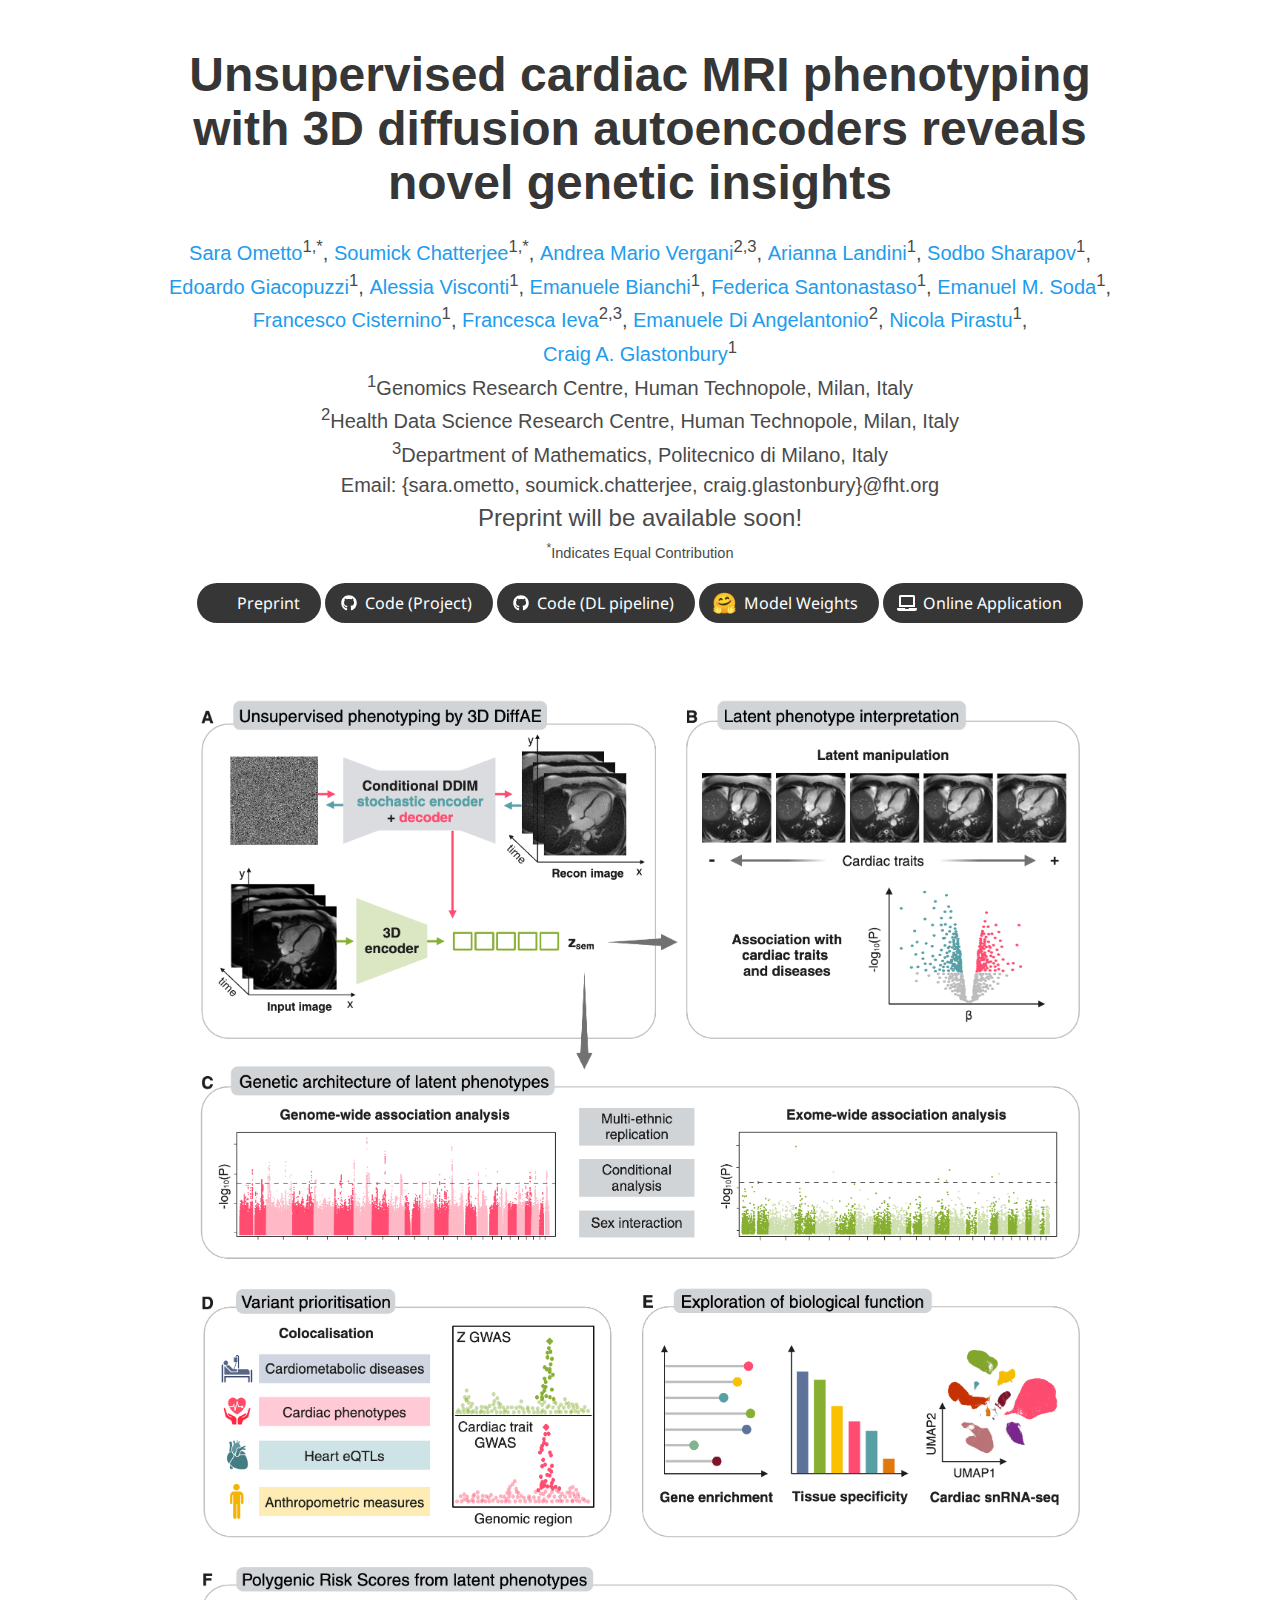
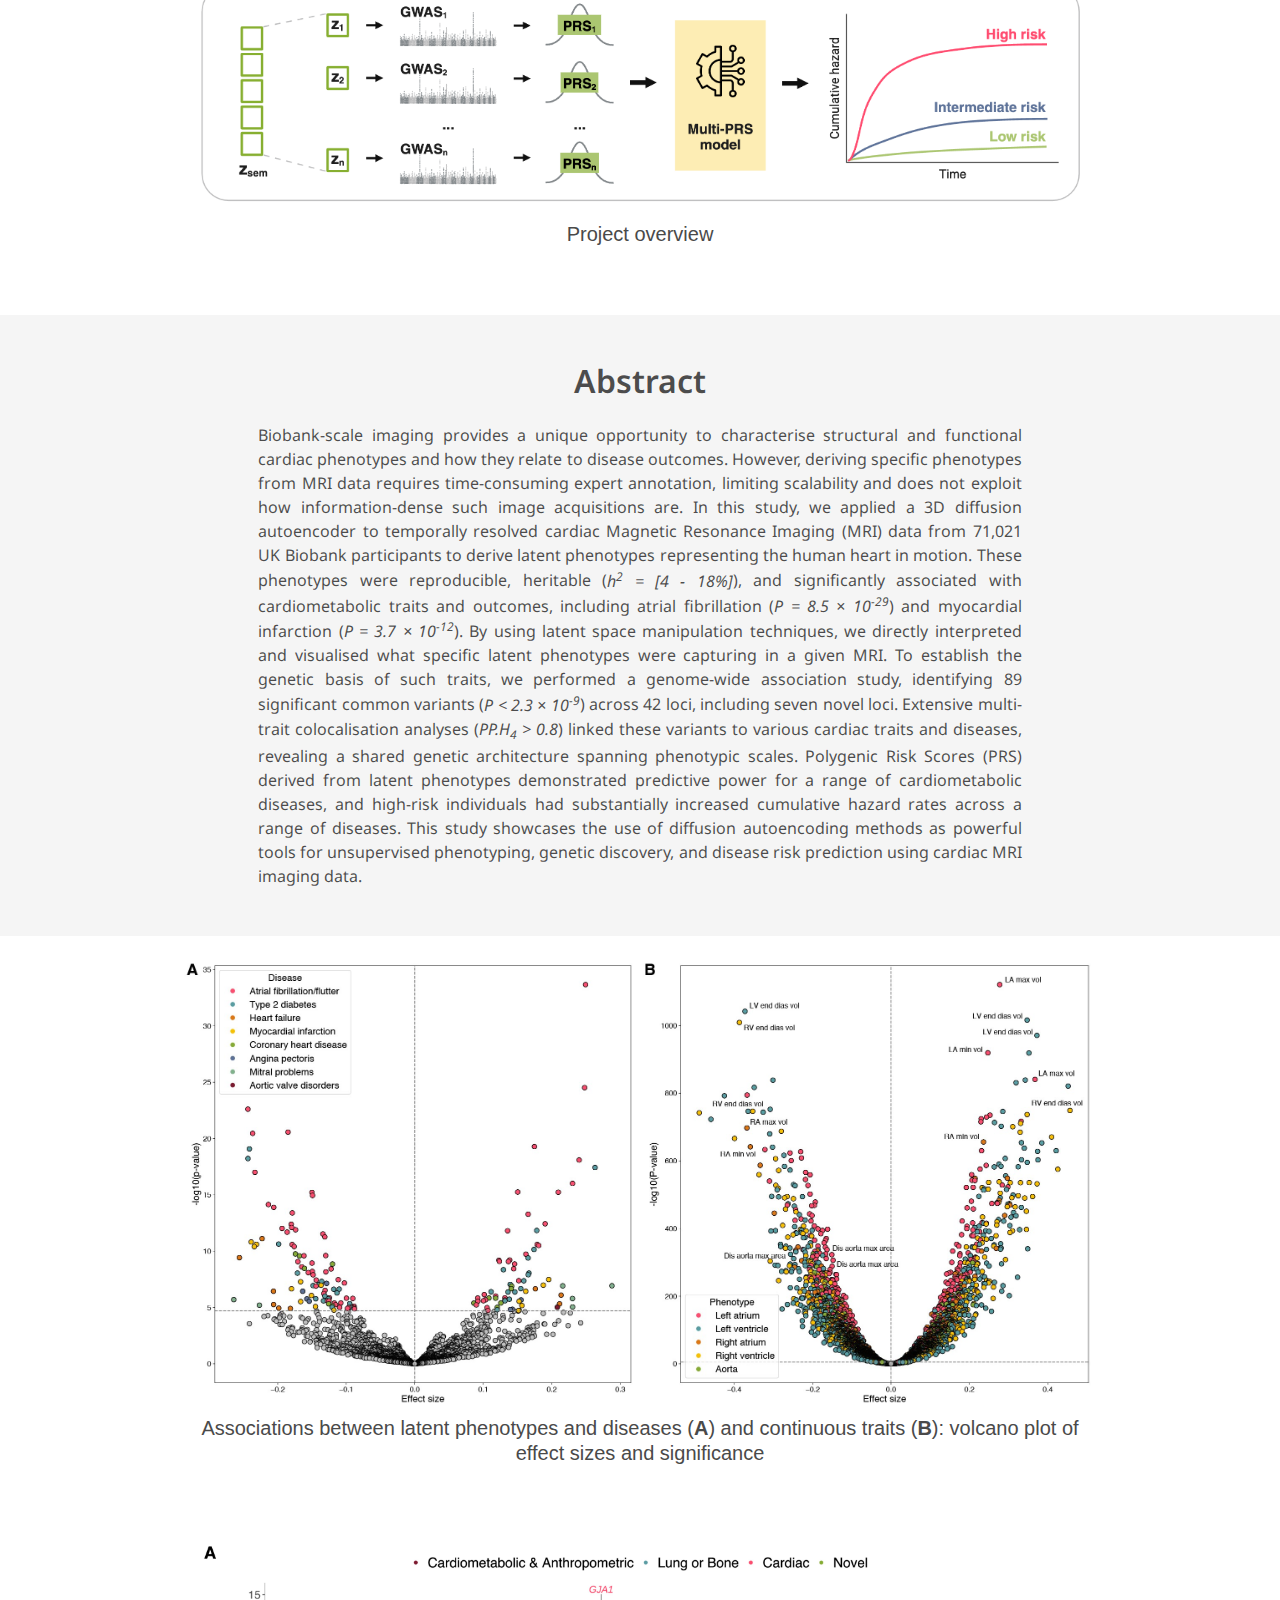
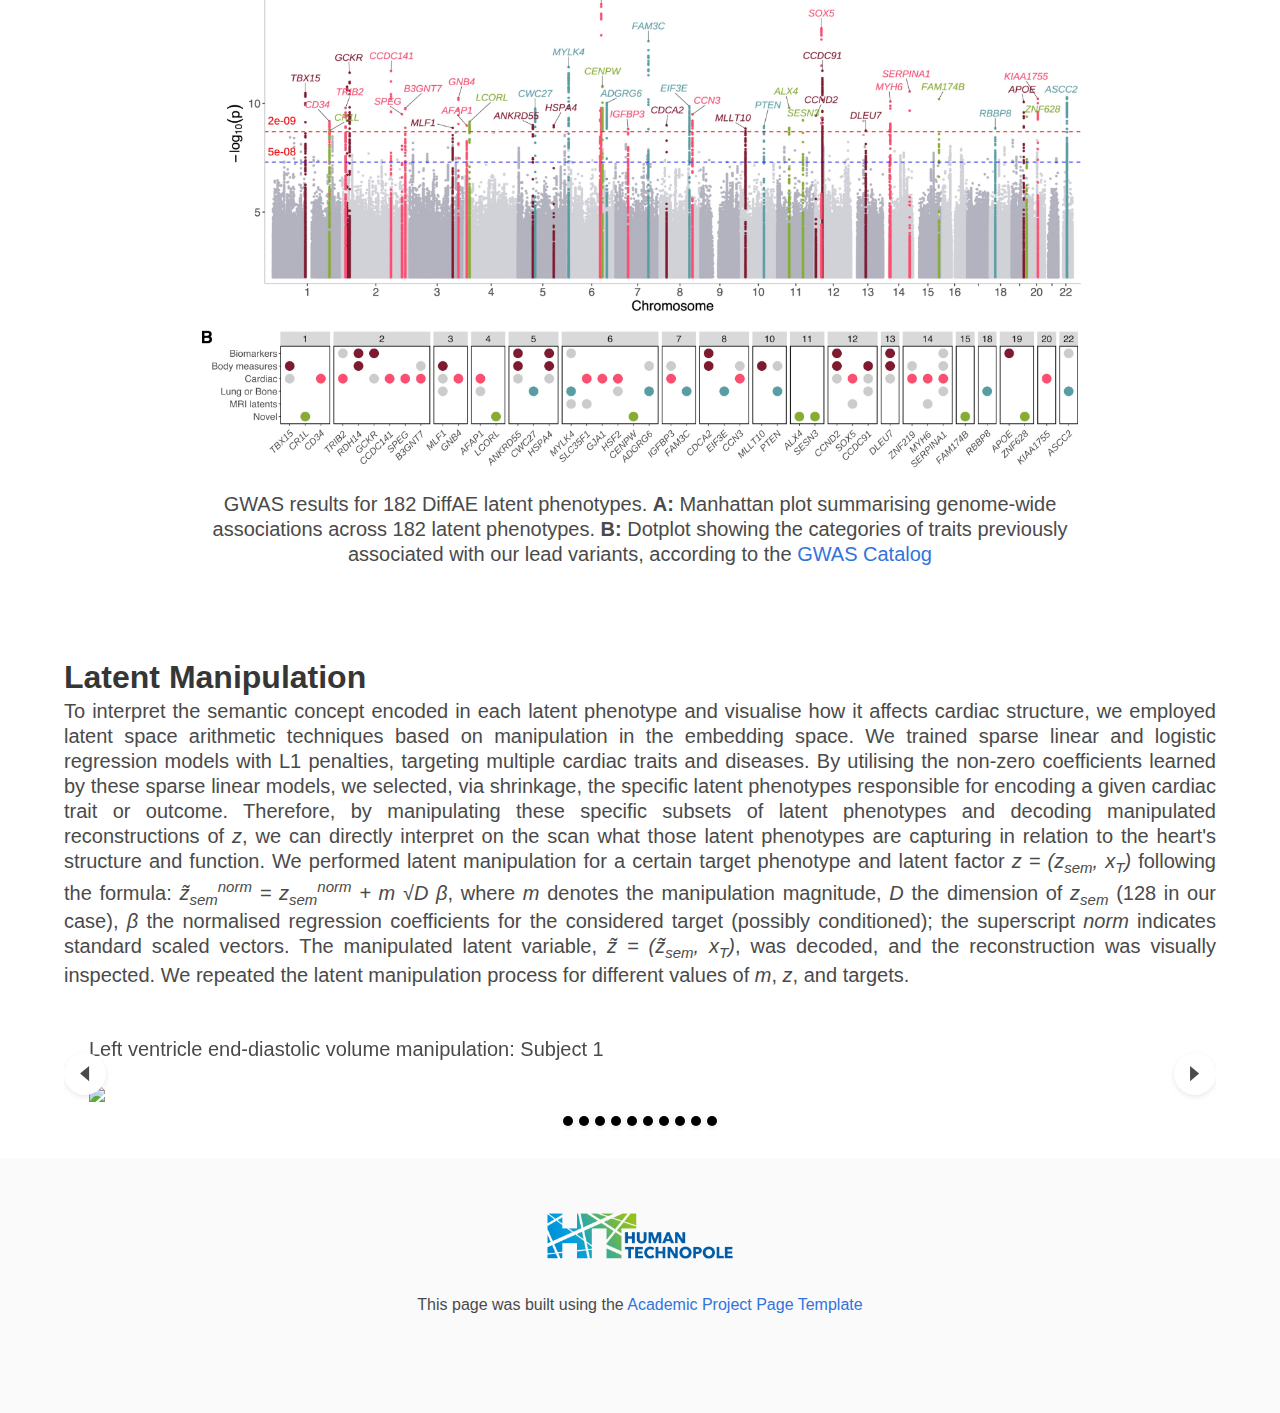
==== docs/index.html @ a493b301 "webpage folder rename to docs" ====
<!DOCTYPE html>
<html>

<head>
  <meta charset="utf-8">
  <!-- Meta tags for social media banners, these should be filled in appropriatly as they are your "business card" -->
  <!-- Replace the content tag with appropriate information -->
  <meta name="description" content="DESCRIPTION META TAG">
  <meta property="og:title" content="SOCIAL MEDIA TITLE TAG" />
  <meta property="og:description" content="SOCIAL MEDIA DESCRIPTION TAG TAG" />
  <meta property="og:url" content="URL OF THE WEBSITE" />
  <!-- Path to banner image, should be in the path listed below. Optimal dimenssions are 1200X630-->
  <meta property="og:image" content="static/image/your_banner_image.png" />
  <meta property="og:image:width" content="1200" />
  <meta property="og:image:height" content="630" />


  <meta name="twitter:title" content="TWITTER BANNER TITLE META TAG">
  <meta name="twitter:description" content="TWITTER BANNER DESCRIPTION META TAG">
  <!-- Path to banner image, should be in the path listed below. Optimal dimenssions are 1200X600-->
  <meta name="twitter:image" content="static/images/your_twitter_banner_image.png">
  <meta name="twitter:card" content="summary_large_image">
  <!-- Keywords for your paper to be indexed by-->
  <meta name="keywords"
    content="Diffusion, DiffAE, autoencoder, GWAS, EWAS, genome, exome, genetics, cardiac MRI, ukbb, UK Biobank, 20208, CINE, Long axis, cardiac, MRI, dynamic MRI, 3D autoencoder, 3D DiffAE, human technopole, MRI phenotyping, unsupervised, novel genetic insights">
  <meta name="viewport" content="width=device-width, initial-scale=1">


  <title>Unsupervised cardiac MRI phenotyping with 3D diffusion autoencoders reveals novel genetic insights</title>
  <link rel="icon" type="image/x-icon" href="static/images/heart3.ico">
  <link href="https://fonts.googleapis.com/css?family=Google+Sans|Noto+Sans|Castoro" rel="stylesheet">

  <link rel="stylesheet" href="static/css/bulma.min.css">
  <link rel="stylesheet" href="static/css/bulma-carousel.min.css">
  <link rel="stylesheet" href="static/css/bulma-slider.min.css">
  <link rel="stylesheet" href="static/css/fontawesome.all.min.css">
  <link rel="stylesheet" href="https://cdn.jsdelivr.net/gh/jpswalsh/academicons@1/css/academicons.min.css">
  <link rel="stylesheet" href="static/css/index.css">

  <script src="https://ajax.googleapis.com/ajax/libs/jquery/3.5.1/jquery.min.js"></script>
  <script src="https://documentcloud.adobe.com/view-sdk/main.js"></script>
  <script defer src="static/js/fontawesome.all.min.js"></script>
  <script src="static/js/bulma-carousel.min.js"></script>
  <script src="static/js/bulma-slider.min.js"></script>
  <script src="static/js/index.js"></script>
</head>

<body>


  <section class="hero">
    <div class="hero-body">
      <div class="container is-max-desktop">
        <div class="columns is-centered">
          <div class="column has-text-centered">
            <h1 class="title is-1 publication-title">Unsupervised cardiac MRI phenotyping with 3D diffusion autoencoders
              reveals novel genetic insights</h1>
            <div class="is-size-5 publication-authors">
              <!-- Paper authors -->
              <span class="author-block">
                <a href="https://humantechnopole.it/en/people/sara-ometto/" target="_blank">Sara
                  Ometto</a><sup>1,*</sup>,</span>
              <span class="author-block">
                <a href="https://www.soumick.com/" target="_blank">Soumick Chatterjee</a><sup>1,*</sup>,</span>
              <span class="author-block">
                <a href="https://humantechnopole.it/en/people/andrea-mario-vergani/" target="_blank">Andrea Mario
                  Vergani</a><sup>2,3</sup>,
              </span>
              <span class="author-block">
                <a href="https://humantechnopole.it/en/people/arianna-landini/" target="_blank">Arianna
                  Landini</a><sup>1</sup>,
              </span>
              <span class="author-block">
                <a href="https://humantechnopole.it/en/people/sodbo-sharapov/" target="_blank">Sodbo
                  Sharapov</a><sup>1</sup>,
              </span>
              <span class="author-block">
                <a href="https://humantechnopole.it/en/people/edoardo-giacopuzzi/" target="_blank">Edoardo
                  Giacopuzzi</a><sup>1</sup>,
              </span>
              <span class="author-block">
                <a href="https://alesssia.github.io/" target="_blank">Alessia Visconti</a><sup>1</sup>,
              </span>
              <span class="author-block">
                <a href="javascript:void(0)">Emanuele Bianchi</a><sup>1</sup>,
              </span>
              <span class="author-block">
                <a href="https://humantechnopole.it/en/people/federica-santonastaso/" target="_blank">Federica
                  Santonastaso</a><sup>1</sup>,
              </span>
              <span class="author-block">
                <a href="https://humantechnopole.it/en/people/emanuel-soda/" target="_blank">Emanuel M.
                  Soda</a><sup>1</sup>,
              </span>
              <span class="author-block">
                <a href="https://humantechnopole.it/en/people/francesco-cisternino/" target="_blank">Francesco
                  Cisternino</a><sup>1</sup>,
              </span>
              <span class="author-block">
                <a href="https://sites.google.com/view/francesca-ieva/home" target="_blank">Francesca
                  Ieva</a><sup>2,3</sup>,
              </span>
              <span class="author-block">
                <a href="https://humantechnopole.it/en/people/emanuele-di-angelantonio/" target="_blank">Emanuele Di
                  Angelantonio</a><sup>2</sup>,
              </span>
              <span class="author-block">
                <a href="https://humantechnopole.it/en/people/nicola-pirastu/" target="_blank">Nicola
                  Pirastu</a><sup>1</sup>,
              </span>
              <span class="author-block">
                <a href="https://humantechnopole.it/en/people/craig-glastonbury/" target="_blank">Craig A.
                  Glastonbury</a><sup>1</sup>
              </span>
            </div>

            <div class="is-size-5 publication-authors">
              <span class="author-block"><sup>1</sup>Genomics Research Centre, Human Technopole, Milan, Italy
                <br><sup>2</sup>Health Data Science Research Centre, Human Technopole, Milan, Italy
                <br><sup>3</sup>Department of Mathematics, Politecnico di Milano, Italy
                <br>Email: {sara.ometto, soumick.chatterjee, craig.glastonbury}@fht.org
                <br><big>Preprint will be available soon!</big>
              </span>
              <span class="eql-cntrb"><small><br><sup>*</sup>Indicates Equal Contribution</small></span>
            </div>

            <div class="column has-text-centered">
              <!-- <div class="publication-links">
                      <span class="link-block">
                        <a href="https://arxiv.org/pdf/<ARXIV PAPER ID>.pdf" target="_blank"
                        class="external-link button is-normal is-rounded is-dark">
                        <span class="icon">
                          <i class="fas fa-file-pdf"></i>
                        </span>
                        <span>Paper</span>
                      </a>
                    </span>

                    <span class="link-block">
                      <a href="static/pdfs/supplementary_material.pdf" target="_blank"
                      class="external-link button is-normal is-rounded is-dark">
                      <span class="icon">
                        <i class="fas fa-file-pdf"></i>
                      </span>
                      <span>Supplementary</span>
                    </a>
                  </span> -->

              <!-- ArXiv abstract Link -->
              <span class="link-block">
                <!-- <a href="https://arxiv.org/abs/<ARXIV PAPER ID>" target="_blank"
                    class="external-link button is-normal is-rounded is-dark"> -->
                <a href="javascript:void(0)" class="external-link button is-normal is-rounded is-dark"
                  onclick="alert('Will be available soon!')">
                  <span class="icon">
                    <i class="ai ai-biorxiv"></i>
                  </span>
                  <!-- <span>bioRxiv</span> -->
                  <span>Preprint</span>
                </a>
              </span>

              <!-- Github link -->
              <span class="link-block">
                <a href="https://github.com/GlastonburyGroup/CardiacDiffAE_GWAS" target="_blank"
                  class="external-link button is-normal is-rounded is-dark">
                  <span class="icon">
                    <i class="fab fa-github"></i>
                  </span>
                  <span>Code (Project)</span>
                </a>
              </span>

              <!-- Github link -->
              <span class="link-block">
                <a href="https://github.com/GlastonburyGroup/ImLatent" target="_blank"
                  class="external-link button is-normal is-rounded is-dark">
                  <span class="icon">
                    <i class="fab fa-github"></i>
                  </span>
                  <span>Code (DL pipeline)</span>
                </a>
              </span>

              <!-- Model weights -->
              <span class="link-block">
                <a href="https://huggingface.co/collections/soumickmj/cardiacdiffae-gwas-671b7595d09b0746b8fd0b72"
                  target="_blank" class="external-link button is-normal is-rounded is-dark">
                  <span class="icon" style="vertical-align: middle; font-size: 20px;">🤗</span>
                  <span style="vertical-align: middle;">Model Weights</span>
                </a>
              </span>

              <!-- Github link -->
              <span class="link-block">
                <a href="https://huggingface.co/spaces/GlastonburyGroup/Live_UKBBLatent_Cardiac_20208_DiffAE3D_L128"
                  target="_blank" class="external-link button is-normal is-rounded is-dark">
                  <span class="icon">
                    <i class="fas fa-laptop"></i>
                  </span>
                  <span>Online Application</span>
                </a>
              </span>

            </div>
          </div>
        </div>
      </div>
    </div>
    </div>
  </section>


  <!-- Teaser video-->
  <section class="hero teaser">
    <div class="container is-max-desktop">
      <div class="hero-body">
        <div class="item">
          <!-- Your image here -->
          <img src="static/images/Fig1_overview.png" alt="MY ALT TEXT" />
          <h2 class="subtitle has-text-centered">
            Project overview

          </h2>
        </div>
        <!-- <video poster="" id="tree" autoplay controls muted loop height="100%">
        <source src="static/videos/banner_video.mp4"
        type="video/mp4">
      </video> -->
        <!-- <h2 class="subtitle has-text-centered">
        Aliquam vitae elit ullamcorper tellus egestas pellentesque. Ut lacus tellus, maximus vel lectus at, placerat pretium mi. Maecenas dignissim tincidunt vestibulum. Sed consequat hendrerit nisl ut maximus. 
      </h2> -->
      </div>
    </div>
  </section>
  <!-- End teaser video -->

  <!-- Paper abstract -->
  <section class="section hero is-light">
    <div class="container is-max-desktop">
      <div class="columns is-centered has-text-centered">
        <div class="column is-four-fifths">
          <h2 class="title is-3">Abstract</h2>
          <div class="content has-text-justified">
            <p>Biobank-scale imaging provides a unique opportunity to characterise structural and functional cardiac
              phenotypes and how they relate to disease outcomes. However, deriving specific phenotypes from MRI data
              requires time-consuming expert annotation, limiting scalability and does not exploit how information-dense
              such image acquisitions are. In this study, we applied a 3D diffusion autoencoder to temporally resolved
              cardiac Magnetic Resonance Imaging (MRI) data from 71,021 UK Biobank participants to derive latent
              phenotypes representing the human heart in motion. These phenotypes were reproducible, heritable
              (<i>h<sup>2</sup> = [4 - 18%]</i>), and significantly associated with cardiometabolic traits and outcomes,
              including atrial fibrillation (<i>P = 8.5 × 10<sup>-29</sup></i>) and myocardial infarction (<i>P = 3.7 ×
                10<sup>-12</sup></i>). By using latent space manipulation techniques, we directly interpreted and
              visualised what specific latent phenotypes were capturing in a given MRI. To establish the genetic basis
              of such traits, we performed a genome-wide association study, identifying 89 significant common variants
              (<i>P < 2.3 × 10<sup>-9</sup></i>) across 42 loci, including seven novel loci. Extensive multi-trait
              colocalisation analyses (<i>PP.H<sub>4</sub> > 0.8</i>) linked these variants to various cardiac traits
              and diseases, revealing a shared genetic architecture spanning phenotypic scales. Polygenic Risk Scores
              (PRS) derived from latent phenotypes demonstrated predictive power for a range of cardiometabolic
              diseases, and high-risk individuals had substantially increased cumulative hazard rates across a range of
              diseases. This study showcases the use of diffusion autoencoding methods as powerful tools for
              unsupervised phenotyping, genetic discovery, and disease risk prediction using cardiac MRI imaging data.
            </p>
          </div>
        </div>
      </div>
    </div>
  </section>
  <!-- End paper abstract -->

  <section class="hero teaser">
    <div class="container is-max-desktop">
      <div class="hero-body">
        <div class="item">
          <!-- Your image here -->
          <br />
          <img src="static/images/Fig2.jpg" alt="MY ALT TEXT" />

          <h2 class="subtitle has-text-centered">
            Associations between latent phenotypes and diseases (<b>A</b>) and continuous traits (<b>B</b>): volcano
            plot of effect sizes and significance
          </h2>
        </div>
      </div>
    </div>
  </section>

  <section class="hero teaser">
    <div class="container is-max-desktop">
      <div class="hero-body">
        <div class="item">
          <!-- Your image here -->
          <img src="static/images/Fig3ai.jpg" alt="MY ALT TEXT" />
          <h2 class="subtitle has-text-centered">
            GWAS results for 182 DiffAE latent phenotypes. <b>A:</b> Manhattan plot summarising genome-wide associations
            across 182 latent phenotypes. <b>B:</b> Dotplot showing the categories of traits previously associated with
            our lead variants, according to the <a href="https://www.ebi.ac.uk/gwas/" target="_blank">GWAS Catalog</a>
          </h2>
        </div>
      </div>
    </div>

    <!-- Video carousel -->
    <section class="hero is-small">
      <div class="hero-body">
        <div class="container">
          <h2 class="title is-3">Latent Manipulation</h2>
          <p class="subtitle is-5" style="text-align: justify;">
            To interpret the semantic concept encoded in each latent phenotype and visualise how it affects cardiac
            structure, we employed latent space arithmetic techniques based on manipulation in the embedding space. We
            trained sparse linear and logistic regression models with L1 penalties, targeting multiple cardiac traits
            and diseases. By utilising the non-zero coefficients learned by these sparse linear models, we selected, via
            shrinkage, the specific latent phenotypes responsible for encoding a given cardiac trait or outcome.
            Therefore, by manipulating these specific subsets of latent phenotypes and decoding manipulated
            reconstructions of <i>z</i>, we can directly interpret on the scan what those latent phenotypes are
            capturing in relation to the heart's structure and function. We performed latent manipulation for a certain
            target phenotype and latent factor <i>z = (z<sub>sem</sub>, x<sub>T</sub>)</i> following the formula:
            <i>z̃<sub>sem</sub><sup>norm</sup> = z<sub>sem</sub><sup>norm</sup> + m √D β</i>, where <i>m</i> denotes the
            manipulation magnitude, <i>D</i> the dimension of <i>z<sub>sem</sub></i> (128 in our case), <i>β</i> the
            normalised regression coefficients for the considered target (possibly conditioned); the superscript
            <i>norm</i> indicates standard scaled vectors. The manipulated latent variable, <i>z̃ = (z̃<sub>sem</sub>,
              x<sub>T</sub>)</i>, was decoded, and the reconstruction was visually inspected. We repeated the latent
            manipulation process for different values of <i>m</i>, <i>z</i>, and targets.</p>


          <div id="results-carousel" class="carousel results-carousel">
            <div class="item item-video1">
              <h3 class="subtitle has-text-centered">
                Left ventricle end-diastolic volume manipulation: Subject 1
              </h3>
              <img src="static/gifs/SV01_subject1_LV_end_diastolic_volume_manipulation.gif"
                alt="Left ventricle end-diastolic volume manipulation: Subject 1" style="height: 100%;" />
            </div>
            <div class="item item-video1">
              <h3 class="subtitle has-text-centered">
                Left ventricle myocardial wall thickness manipulation: Subject 1
              </h3>
              <img src="static/gifs/SV06_subject1_LV_mean_myocardial_wall_thickness_global_manipulation.gif"
                alt="Left ventricle myocardial wall thickness manipulation: Subject 1" style="height: 100%;" />
            </div>
            <div class="item item-video1">
              <h3 class="subtitle has-text-centered">
                Left ventricle end-diastolic volume manipulation: Subject 2
              </h3>
              <img src="static/gifs/SV02_subject2_LV_end_diastolic_volume_manipulation.gif"
                alt="Left ventricle end-diastolic volume manipulation: Subject 2" style="height: 100%;" />
            </div>
            <div class="item item-video1">
              <h3 class="subtitle has-text-centered">
                Left ventricle myocardial wall thickness manipulation: Subject 2
              </h3>
              <img src="static/gifs/SV07_subject2_LV_mean_myocardial_wall_thickness_global_manipulation.gif"
                alt="Left ventricle myocardial wall thickness manipulation: Subject 2" style="height: 100%;" />
            </div>
            <div class="item item-video1">
              <h3 class="subtitle has-text-centered">
                Left ventricle end-diastolic volume manipulation: Subject 3
              </h3>
              <img src="static/gifs/SV03_subject3_LV_end_diastolic_volume_manipulation.gif"
                alt="Left ventricle end-diastolic volume manipulation: Subject 3" style="height: 100%;" />
            </div>
            <div class="item item-video1">
              <h3 class="subtitle has-text-centered">
                Left ventricle myocardial wall thickness manipulation: Subject 3
              </h3>
              <img src="static/gifs/SV08_subject3_LV_mean_myocardial_wall_thickness_global_manipulation.gif"
                alt="Left ventricle myocardial wall thickness manipulation: Subject 3" style="height: 100%;" />
            </div>
            <div class="item item-video1">
              <h3 class="subtitle has-text-centered">
                Left ventricle end-diastolic volume manipulation: Subject 4
              </h3>
              <img src="static/gifs/SV04_subject4_LV_end_diastolic_volume_manipulation.gif"
                alt="Left ventricle end-diastolic volume manipulation: Subject 4" style="height: 100%;" />
            </div>

            <div class="item item-video1">
              <h3 class="subtitle has-text-centered">
                Left ventricle myocardial wall thickness manipulation: Subject 4
              </h3>
              <img src="static/gifs/SV09_subject4_LV_mean_myocardial_wall_thickness_global_manipulation.gif"
                alt="Left ventricle myocardial wall thickness manipulation: Subject 4" style="height: 100%;" />
            </div>
            <div class="item item-video1">
              <h3 class="subtitle has-text-centered">
                Left ventricle end-diastolic volume manipulation: Subject 5
              </h3>
              <img src="static/gifs/SV05_subject5_LV_end_diastolic_volume_manipulation.gif"
                alt="Left ventricle end-diastolic volume manipulation: Subject 5" style="height: 100%;" />
            </div>

            <div class="item item-video1">
              <h3 class="subtitle has-text-centered">
                Left ventricle myocardial wall thickness manipulation: Subject 5
              </h3>
              <img src="static/gifs/SV10_subject5_LV_mean_myocardial_wall_thickness_global_manipulation.gif"
                alt="Left ventricle myocardial wall thickness manipulation: Subject 5" style="height: 100%;" />
            </div>
            <!-- <div class="item item-video3">
          <video poster="" id="video3" autoplay controls muted loop height="100%">
            <source src=
       </h2>
     </div>
     <div class="item">
      <img src="static/images/carousel4.jpg" alt="MY ALT TEXT"/>
      <h2 class="subtitle has-text-centered">
        Fourth image description.
      </h2>
    </div> -->
          </div>
        </div>
      </div>
    </section>
    <!-- End image carousel -->




    <!-- Youtube video -->
    <!-- <section class="hero is-small is-light">
  <div class="hero-body">
    <div class="container">
      <h2 class="title is-3">Video Presentation</h2>
      <div class="columns is-centered has-text-centered">
        <div class="column is-four-fifths">
          
          <div class="publication-video">
            <iframe src="https://www.youtube.com/embed/JkaxUblCGz0" frameborder="0" allow="autoplay; encrypted-media" allowfullscreen></iframe>
          </div>
        </div>
      </div>
    </div>
  </div>
</section> -->
    <!-- End youtube video -->









    <!-- Paper poster -->
    <!-- <section class="hero is-small is-light">
  <div class="hero-body">
    <div class="container">
      <h2 class="title">Poster</h2>

      <iframe  src="static/pdfs/sample.pdf" width="100%" height="550">
          </iframe>
        
      </div>
    </div>
  </section> -->
    <!--End paper poster -->


    <!--BibTex citation -->
    <!-- <section class="section" id="BibTeX">
    <div class="container is-max-desktop content">
      <h2 class="title">BibTeX</h2>
      <pre><code>BibTex Code Here</code></pre>
    </div>
</section> -->
    <!--End BibTex citation -->


    <footer class="footer">
      <div class="container">
        <div class="columns is-centered">
          <div class="column is-8">
            <div class="content">
              <center>
                <a href="https://humantechnopole.it/en/" target="_blank">
                  <img src="static/images/01_HT logo_rgb_colore.png" alt="Logo"
                    style="max-width: 200px; margin-bottom: 20px;">
                </a>
                <p>
                  This page was built using the <a
                    href="https://github.com/eliahuhorwitz/Academic-project-page-template" target="_blank">Academic
                    Project Page Template</a>
                </p>
              </center>
            </div>
          </div>
        </div>
      </div>
    </footer>

    <!-- Statcounter tracking code -->

    <!-- You can add a tracker to track page visits by creating an account at statcounter.com -->

    <!-- End of Statcounter Code -->

</body>

</html>
---- docs/static/css/index.css ----
body {
  font-family: 'Noto Sans', sans-serif;
}


.footer .icon-link {
    font-size: 25px;
    color: #000;
}

.link-block a {
    margin-top: 5px;
    margin-bottom: 5px;
}

.dnerf {
  font-variant: small-caps;
}


.teaser .hero-body {
  padding-top: 0;
  padding-bottom: 3rem;
}

.teaser {
  font-family: 'Google Sans', sans-serif;
}


.publication-title {
}

.publication-banner {
  max-height: parent;

}

.publication-banner video {
  position: relative;
  left: auto;
  top: auto;
  transform: none;
  object-fit: fit;
}

.publication-header .hero-body {
}

.publication-title {
    font-family: 'Google Sans', sans-serif;
}

.publication-authors {
    font-family: 'Google Sans', sans-serif;
}

.publication-venue {
    color: #555;
    width: fit-content;
    font-weight: bold;
}

.publication-awards {
    color: #ff3860;
    width: fit-content;
    font-weight: bolder;
}

.publication-authors {
}

.publication-authors a {
   color: hsl(204, 86%, 53%) !important;
}

.publication-authors a:hover {
    text-decoration: underline;
}

.author-block {
  display: inline-block;
}

.publication-banner img {
}

.publication-authors {
  /*color: #4286f4;*/
}

.publication-video {
    position: relative;
    width: 100%;
    height: 0;
    padding-bottom: 56.25%;

    overflow: hidden;
    border-radius: 10px !important;
}

.publication-video iframe {
    position: absolute;
    top: 0;
    left: 0;
    width: 100%;
    height: 100%;
}

.publication-body img {
}

.results-carousel {
  overflow: hidden;
}

.results-carousel .item {
  margin: 5px;
  overflow: hidden;
  padding: 20px;
  font-size: 0;
}

.results-carousel video {
  margin: 0;
}

.slider-pagination .slider-page {
  background: #000000;
}

.eql-cntrb { 
  font-size: smaller;
}

/* Added by Soumick */

.item {
  position: relative;
  display: inline-block;
  margin-bottom: 20px; /* Adds space between each item */
}

.graphics-caption {
  position: absolute;
  top: 10px;
  left: 50%;
  transform: translateX(-50%);
  background-color: rgba(0, 0, 0, 0.6);
  color: #ffffff;
  padding: 5px 10px;
  border-radius: 4px;
  font-size: 14px;
  text-align: center;
  font-weight: bold;
  z-index: 1;
  white-space: nowrap;
}
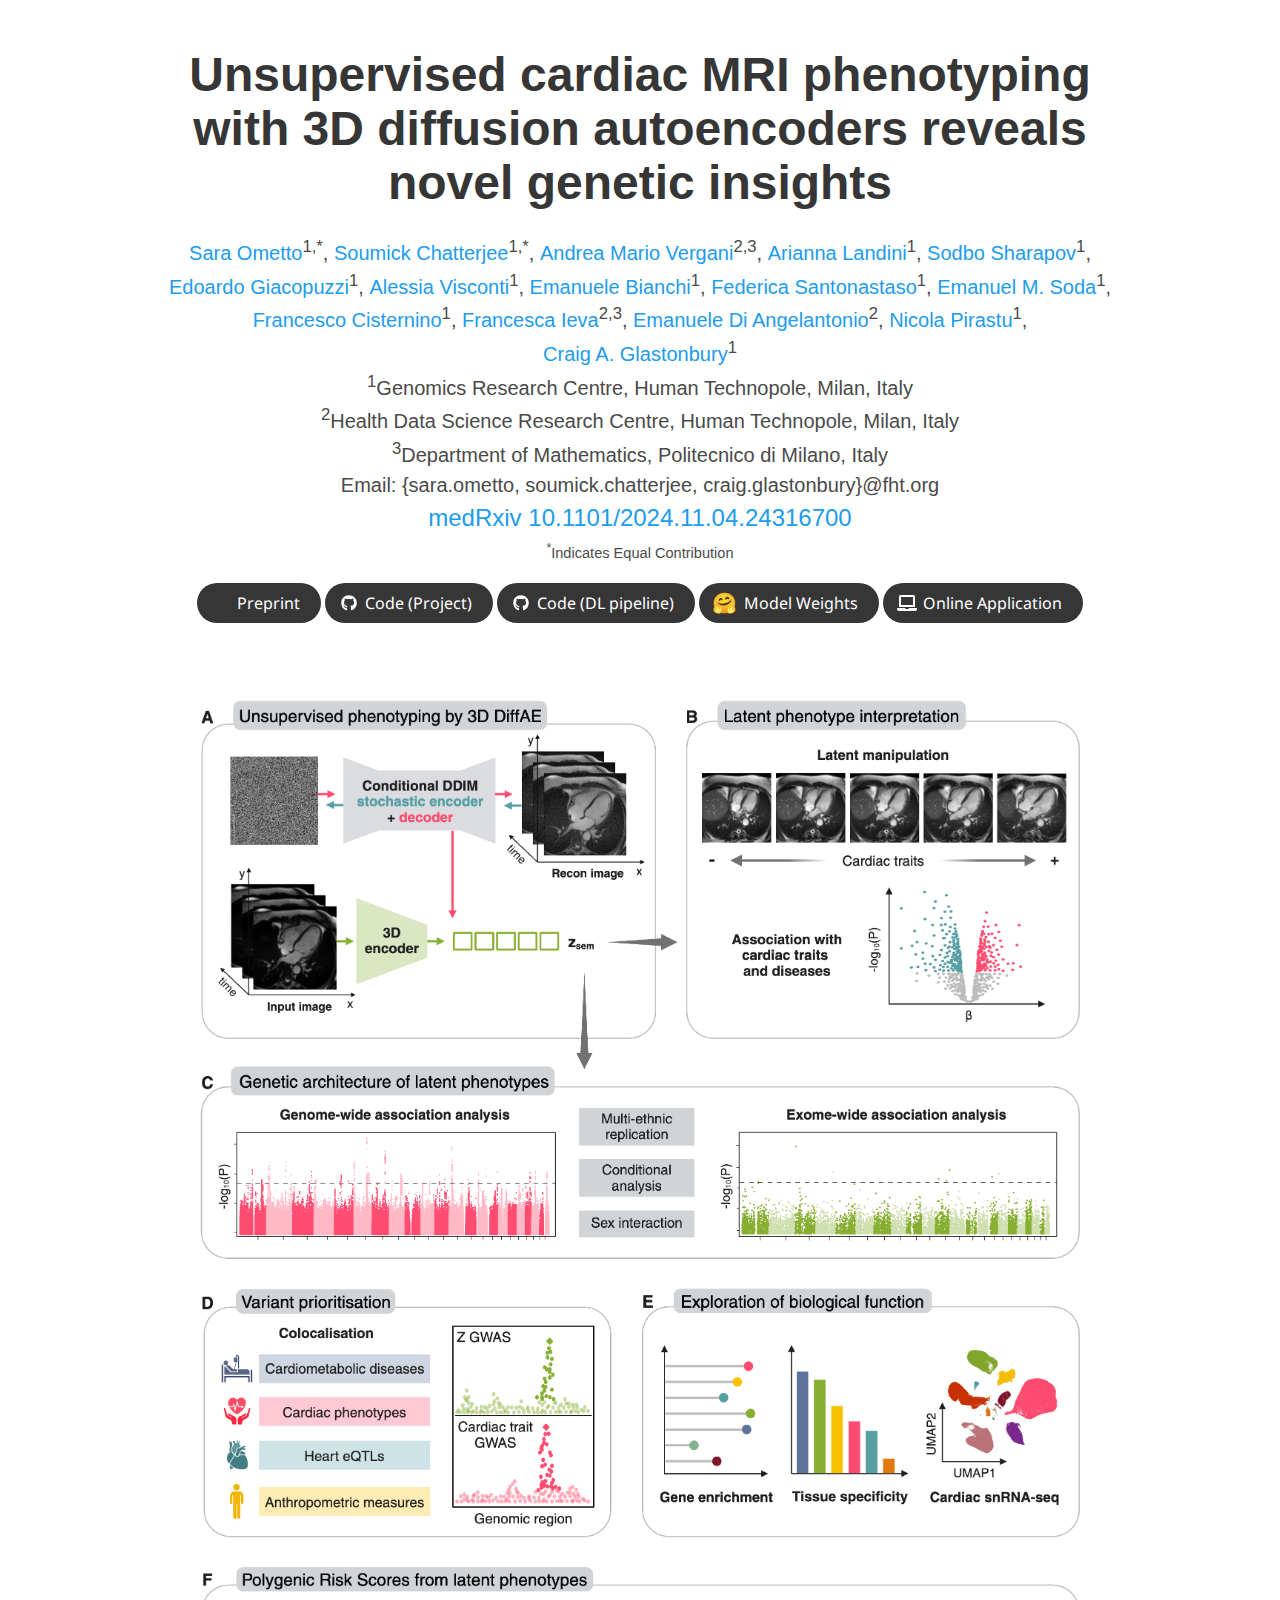
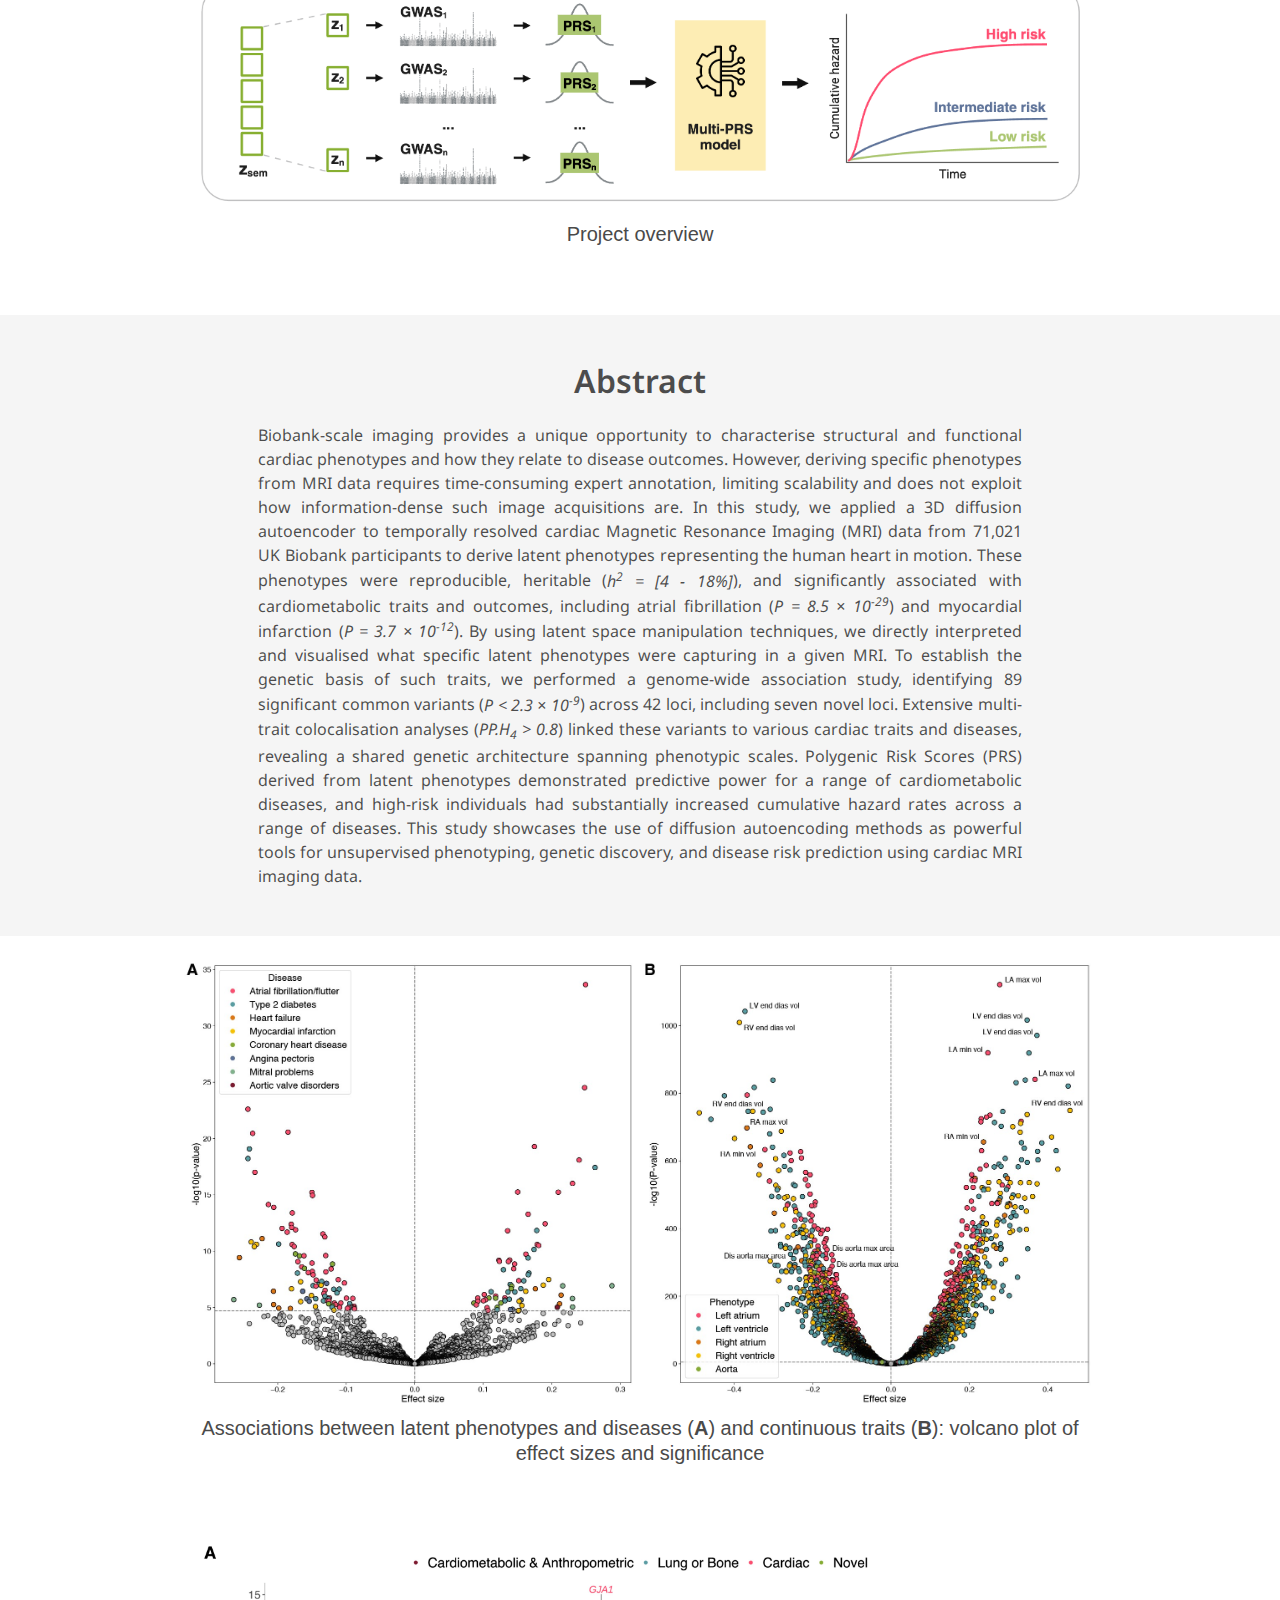
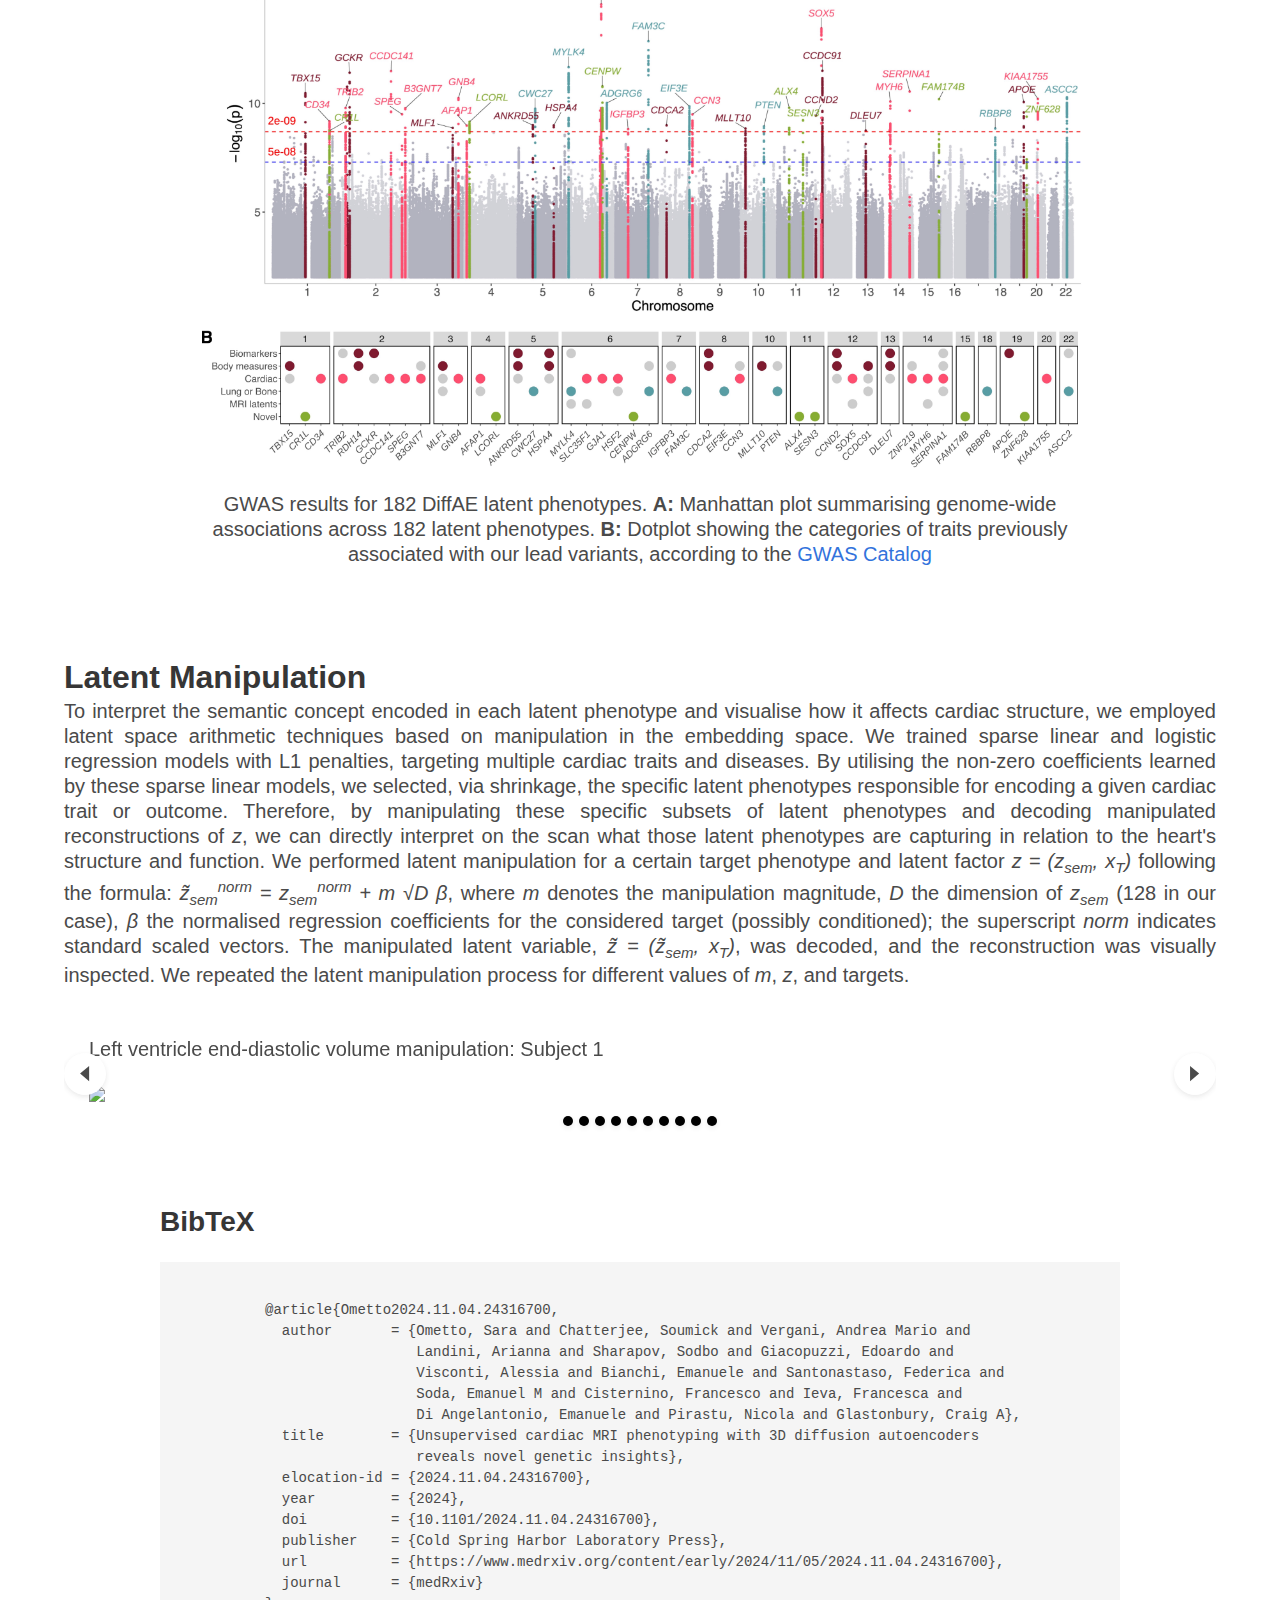
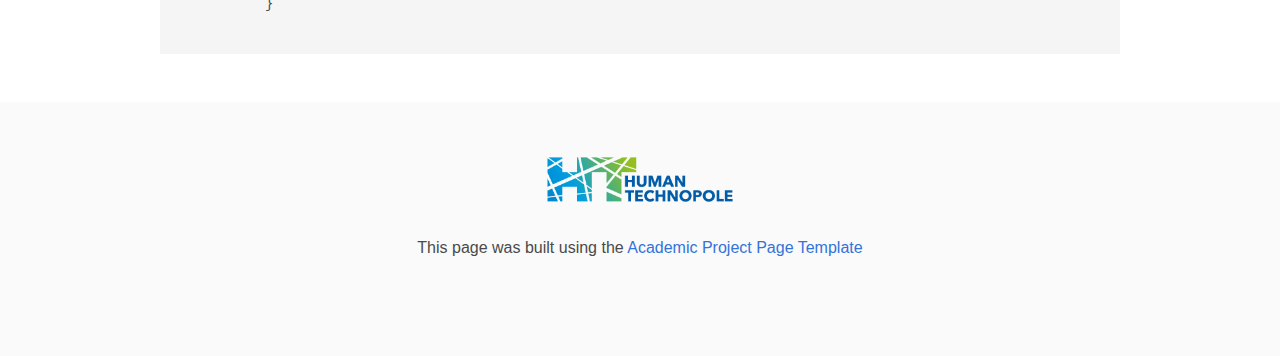
==== commit d1053441: "medrxiv preprint link added to the webpage" ====
--- a/docs/index.html
+++ b/docs/index.html
@@ -5,21 +5,26 @@
   <meta charset="utf-8">
   <!-- Meta tags for social media banners, these should be filled in appropriatly as they are your "business card" -->
   <!-- Replace the content tag with appropriate information -->
-  <meta name="description" content="DESCRIPTION META TAG">
-  <meta property="og:title" content="SOCIAL MEDIA TITLE TAG" />
-  <meta property="og:description" content="SOCIAL MEDIA DESCRIPTION TAG TAG" />
-  <meta property="og:url" content="URL OF THE WEBSITE" />
+  <meta name="description"
+    content="This study leverages biobank-scale cardiac MRI data to automatically derive structural and functional cardiac phenotypes, avoiding the need for manual annotation. Using a 3D diffusion autoencoder, the team generated reproducible, heritable latent phenotypes from temporally resolved MRIs of over 71,000 UK Biobank participants. These phenotypes correlated significantly with cardiometabolic outcomes, such as atrial fibrillation and myocardial infarction. Through genetic analysis, 89 significant genetic variants were linked to these phenotypes, uncovering shared genetic architecture with cardiac traits and diseases. Polygenic Risk Scores based on the latent phenotypes predicted cardiometabolic disease risk, demonstrating that diffusion autoencoding can effectively support unsupervised phenotyping, genetic insights, and disease risk forecasting from cardiac imaging data.">
+  <meta property="og:title"
+    content="Unsupervised cardiac MRI phenotyping with 3D diffusion autoencoders reveals novel genetic insights" />
+  <meta property="og:description"
+    content="This study leverages biobank-scale cardiac MRI data to automatically derive structural and functional cardiac phenotypes, avoiding the need for manual annotation. Using a 3D diffusion autoencoder, the team generated reproducible, heritable latent phenotypes from temporally resolved MRIs of over 71,000 UK Biobank participants. These phenotypes correlated significantly with cardiometabolic outcomes, such as atrial fibrillation and myocardial infarction. Through genetic analysis, 89 significant genetic variants were linked to these phenotypes, uncovering shared genetic architecture with cardiac traits and diseases. Polygenic Risk Scores based on the latent phenotypes predicted cardiometabolic disease risk, demonstrating that diffusion autoencoding can effectively support unsupervised phenotyping, genetic insights, and disease risk forecasting from cardiac imaging data." />
+  <meta property="og:url" content="https://glastonburygroup.github.io/CardiacDiffAE_GWAS/" />
   <!-- Path to banner image, should be in the path listed below. Optimal dimenssions are 1200X630-->
-  <meta property="og:image" content="static/image/your_banner_image.png" />
+  <!-- <meta property="og:image" content="static/image/your_banner_image.png" />
   <meta property="og:image:width" content="1200" />
-  <meta property="og:image:height" content="630" />
-
-
-  <meta name="twitter:title" content="TWITTER BANNER TITLE META TAG">
-  <meta name="twitter:description" content="TWITTER BANNER DESCRIPTION META TAG">
+  <meta property="og:image:height" content="630" /> -->
+
+
+  <meta name="twitter:title"
+    content="Unsupervised cardiac MRI phenotyping with 3D diffusion autoencoders reveals novel genetic insights">
+  <meta name="twitter:description"
+    content="This study leverages biobank-scale cardiac MRI data to automatically derive structural and functional cardiac phenotypes, avoiding the need for manual annotation. Using a 3D diffusion autoencoder, the team generated reproducible, heritable latent phenotypes from temporally resolved MRIs of over 71,000 UK Biobank participants. These phenotypes correlated significantly with cardiometabolic outcomes, such as atrial fibrillation and myocardial infarction. Through genetic analysis, 89 significant genetic variants were linked to these phenotypes, uncovering shared genetic architecture with cardiac traits and diseases. Polygenic Risk Scores based on the latent phenotypes predicted cardiometabolic disease risk, demonstrating that diffusion autoencoding can effectively support unsupervised phenotyping, genetic insights, and disease risk forecasting from cardiac imaging data.">
   <!-- Path to banner image, should be in the path listed below. Optimal dimenssions are 1200X600-->
-  <meta name="twitter:image" content="static/images/your_twitter_banner_image.png">
-  <meta name="twitter:card" content="summary_large_image">
+  <!-- <meta name="twitter:image" content="static/images/your_twitter_banner_image.png">
+  <meta name="twitter:card" content="summary_large_image"> -->
   <!-- Keywords for your paper to be indexed by-->
   <meta name="keywords"
     content="Diffusion, DiffAE, autoencoder, GWAS, EWAS, genome, exome, genetics, cardiac MRI, ukbb, UK Biobank, 20208, CINE, Long axis, cardiac, MRI, dynamic MRI, 3D autoencoder, 3D DiffAE, human technopole, MRI phenotyping, unsupervised, novel genetic insights">
@@ -119,7 +124,8 @@
                 <br><sup>2</sup>Health Data Science Research Centre, Human Technopole, Milan, Italy
                 <br><sup>3</sup>Department of Mathematics, Politecnico di Milano, Italy
                 <br>Email: {sara.ometto, soumick.chatterjee, craig.glastonbury}@fht.org
-                <br><big>Preprint will be available soon!</big>
+                <br><big><a href="https://doi.org/10.1101/2024.11.04.24316700" target="_blank">medRxiv
+                    10.1101/2024.11.04.24316700</a></big>
               </span>
               <span class="eql-cntrb"><small><br><sup>*</sup>Indicates Equal Contribution</small></span>
             </div>
@@ -148,10 +154,8 @@
 
               <!-- ArXiv abstract Link -->
               <span class="link-block">
-                <!-- <a href="https://arxiv.org/abs/<ARXIV PAPER ID>" target="_blank"
-                    class="external-link button is-normal is-rounded is-dark"> -->
-                <a href="javascript:void(0)" class="external-link button is-normal is-rounded is-dark"
-                  onclick="alert('Will be available soon!')">
+                <a href="https://doi.org/10.1101/2024.11.04.24316700" target="_blank"
+                  class="external-link button is-normal is-rounded is-dark">
                   <span class="icon">
                     <i class="ai ai-biorxiv"></i>
                   </span>
@@ -320,7 +324,8 @@
             normalised regression coefficients for the considered target (possibly conditioned); the superscript
             <i>norm</i> indicates standard scaled vectors. The manipulated latent variable, <i>z̃ = (z̃<sub>sem</sub>,
               x<sub>T</sub>)</i>, was decoded, and the reconstruction was visually inspected. We repeated the latent
-            manipulation process for different values of <i>m</i>, <i>z</i>, and targets.</p>
+            manipulation process for different values of <i>m</i>, <i>z</i>, and targets.
+          </p>
 
 
           <div id="results-carousel" class="carousel results-carousel">
@@ -458,12 +463,28 @@
 
 
     <!--BibTex citation -->
-    <!-- <section class="section" id="BibTeX">
-    <div class="container is-max-desktop content">
-      <h2 class="title">BibTeX</h2>
-      <pre><code>BibTex Code Here</code></pre>
-    </div>
-</section> -->
+    <section class="section" id="BibTeX">
+      <div class="container is-max-desktop content">
+        <h2 class="title">BibTeX</h2>
+        <pre><code>
+          @article{Ometto2024.11.04.24316700,
+            author       = {Ometto, Sara and Chatterjee, Soumick and Vergani, Andrea Mario and 
+                            Landini, Arianna and Sharapov, Sodbo and Giacopuzzi, Edoardo and 
+                            Visconti, Alessia and Bianchi, Emanuele and Santonastaso, Federica and 
+                            Soda, Emanuel M and Cisternino, Francesco and Ieva, Francesca and 
+                            Di Angelantonio, Emanuele and Pirastu, Nicola and Glastonbury, Craig A},
+            title        = {Unsupervised cardiac MRI phenotyping with 3D diffusion autoencoders 
+                            reveals novel genetic insights},
+            elocation-id = {2024.11.04.24316700},
+            year         = {2024},
+            doi          = {10.1101/2024.11.04.24316700},
+            publisher    = {Cold Spring Harbor Laboratory Press},
+            url          = {https://www.medrxiv.org/content/early/2024/11/05/2024.11.04.24316700},
+            journal      = {medRxiv}
+          }         
+      </code></pre>
+      </div>
+    </section>
     <!--End BibTex citation -->
 
 
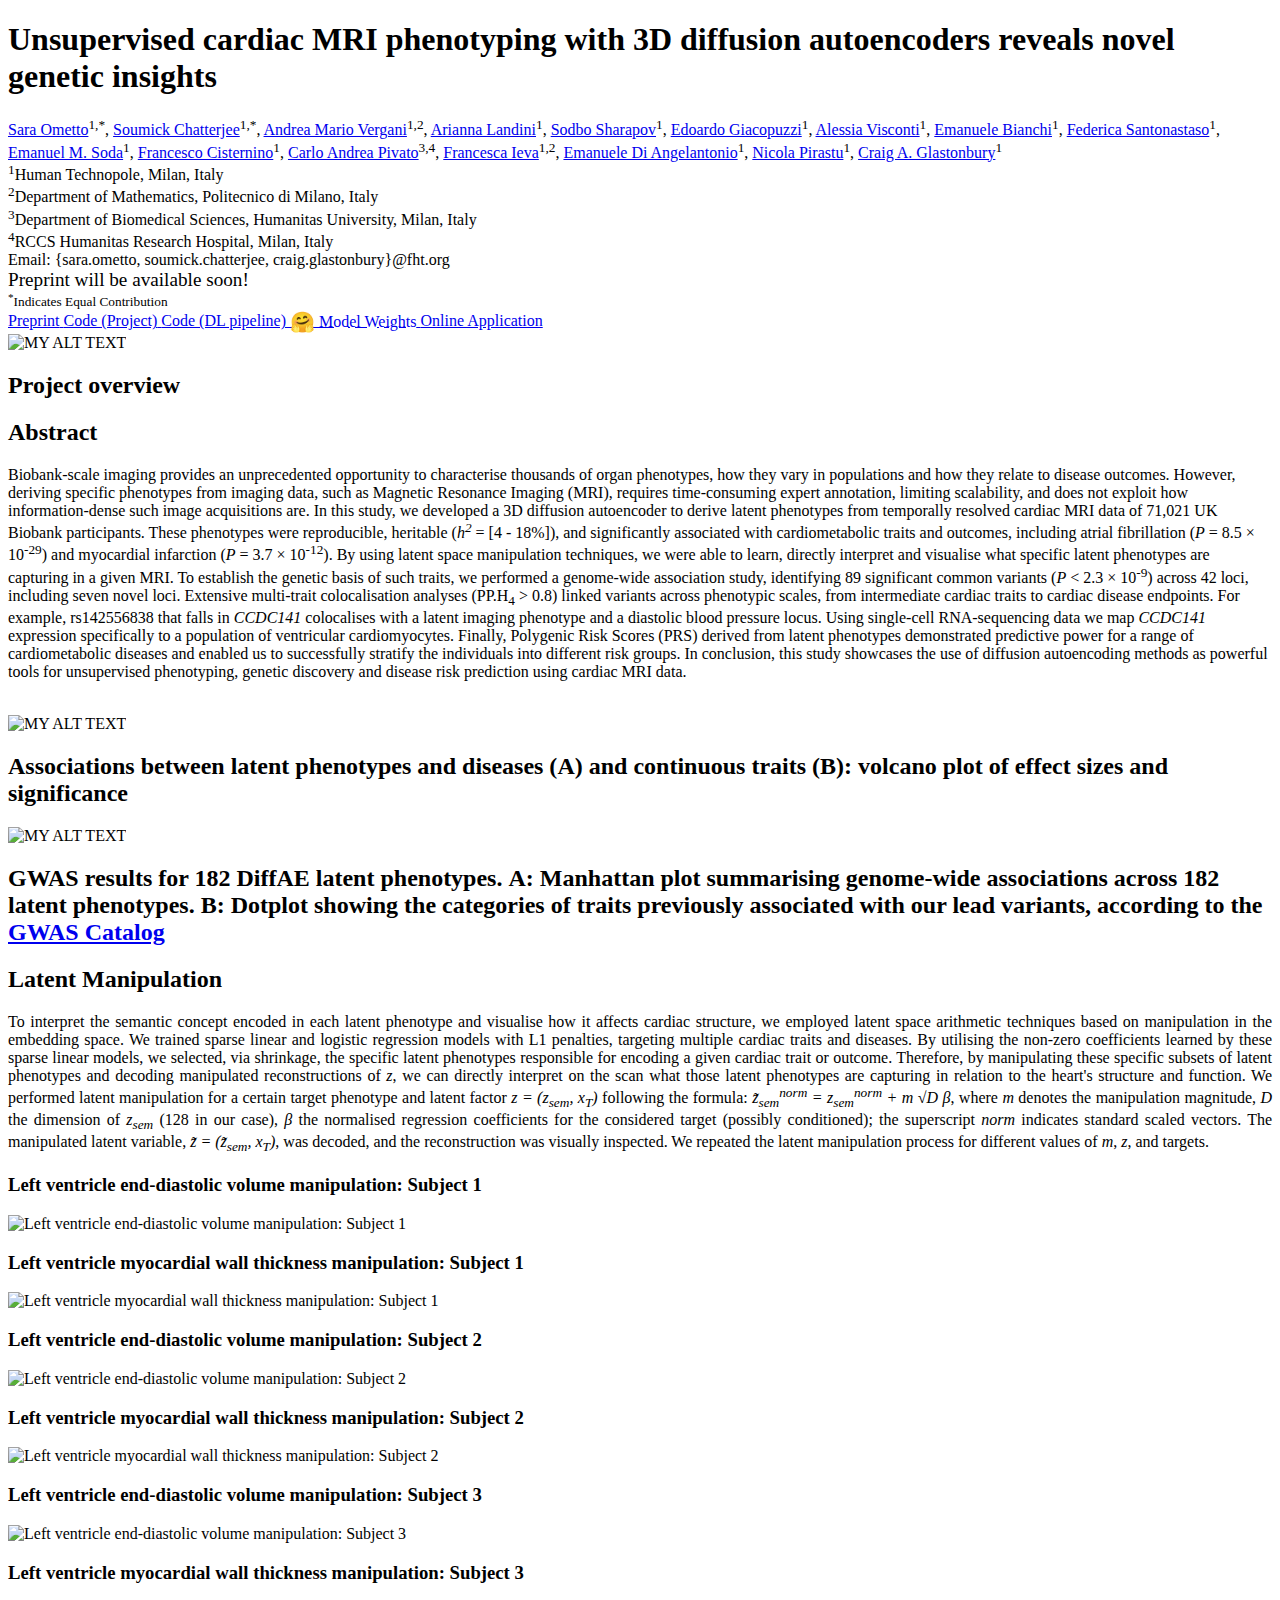
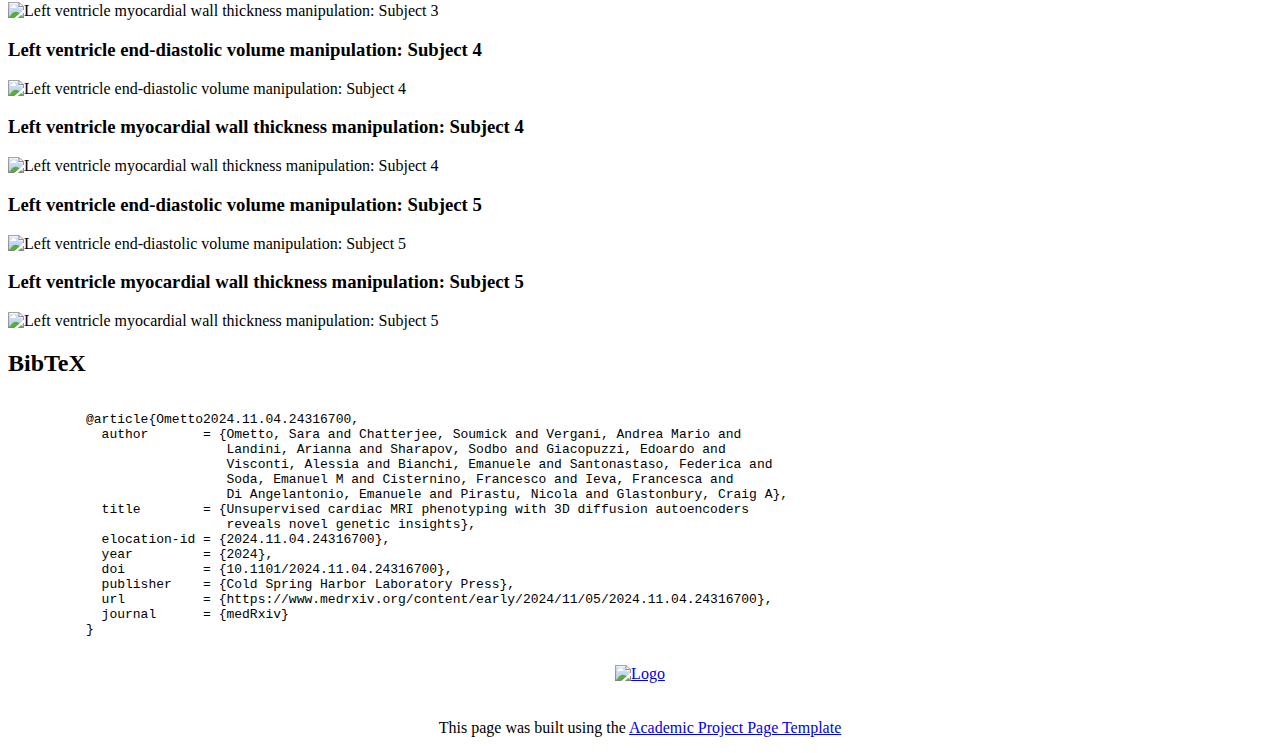
==== commit b3150795: "title and abstract updated, Carlo added" ====
--- a/docs/index.html
+++ b/docs/index.html
@@ -8,7 +8,7 @@
   <meta name="description"
     content="This study leverages biobank-scale cardiac MRI data to automatically derive structural and functional cardiac phenotypes, avoiding the need for manual annotation. Using a 3D diffusion autoencoder, the team generated reproducible, heritable latent phenotypes from temporally resolved MRIs of over 71,000 UK Biobank participants. These phenotypes correlated significantly with cardiometabolic outcomes, such as atrial fibrillation and myocardial infarction. Through genetic analysis, 89 significant genetic variants were linked to these phenotypes, uncovering shared genetic architecture with cardiac traits and diseases. Polygenic Risk Scores based on the latent phenotypes predicted cardiometabolic disease risk, demonstrating that diffusion autoencoding can effectively support unsupervised phenotyping, genetic insights, and disease risk forecasting from cardiac imaging data.">
   <meta property="og:title"
-    content="Unsupervised cardiac MRI phenotyping with 3D diffusion autoencoders reveals novel genetic insights" />
+    content="Hundreds of cardiac MRI traits derived using 3D diffusion autoencoders share a common genetic architecture" />
   <meta property="og:description"
     content="This study leverages biobank-scale cardiac MRI data to automatically derive structural and functional cardiac phenotypes, avoiding the need for manual annotation. Using a 3D diffusion autoencoder, the team generated reproducible, heritable latent phenotypes from temporally resolved MRIs of over 71,000 UK Biobank participants. These phenotypes correlated significantly with cardiometabolic outcomes, such as atrial fibrillation and myocardial infarction. Through genetic analysis, 89 significant genetic variants were linked to these phenotypes, uncovering shared genetic architecture with cardiac traits and diseases. Polygenic Risk Scores based on the latent phenotypes predicted cardiometabolic disease risk, demonstrating that diffusion autoencoding can effectively support unsupervised phenotyping, genetic insights, and disease risk forecasting from cardiac imaging data." />
   <meta property="og:url" content="https://glastonburygroup.github.io/CardiacDiffAE_GWAS/" />
@@ -19,7 +19,7 @@
 
 
   <meta name="twitter:title"
-    content="Unsupervised cardiac MRI phenotyping with 3D diffusion autoencoders reveals novel genetic insights">
+    content="Hundreds of cardiac MRI traits derived using 3D diffusion autoencoders share a common genetic architecture">
   <meta name="twitter:description"
     content="This study leverages biobank-scale cardiac MRI data to automatically derive structural and functional cardiac phenotypes, avoiding the need for manual annotation. Using a 3D diffusion autoencoder, the team generated reproducible, heritable latent phenotypes from temporally resolved MRIs of over 71,000 UK Biobank participants. These phenotypes correlated significantly with cardiometabolic outcomes, such as atrial fibrillation and myocardial infarction. Through genetic analysis, 89 significant genetic variants were linked to these phenotypes, uncovering shared genetic architecture with cardiac traits and diseases. Polygenic Risk Scores based on the latent phenotypes predicted cardiometabolic disease risk, demonstrating that diffusion autoencoding can effectively support unsupervised phenotyping, genetic insights, and disease risk forecasting from cardiac imaging data.">
   <!-- Path to banner image, should be in the path listed below. Optimal dimenssions are 1200X600-->
@@ -31,7 +31,8 @@
   <meta name="viewport" content="width=device-width, initial-scale=1">
 
 
-  <title>Unsupervised cardiac MRI phenotyping with 3D diffusion autoencoders reveals novel genetic insights</title>
+  <title>Hundreds of cardiac MRI traits derived using 3D diffusion autoencoders share a common genetic architecture
+  </title>
   <link rel="icon" type="image/x-icon" href="static/images/heart3.ico">
   <link href="https://fonts.googleapis.com/css?family=Google+Sans|Noto+Sans|Castoro" rel="stylesheet">
 
@@ -69,7 +70,7 @@
                 <a href="https://www.soumick.com/" target="_blank">Soumick Chatterjee</a><sup>1,*</sup>,</span>
               <span class="author-block">
                 <a href="https://humantechnopole.it/en/people/andrea-mario-vergani/" target="_blank">Andrea Mario
-                  Vergani</a><sup>2,3</sup>,
+                  Vergani</a><sup>1,2</sup>,
               </span>
               <span class="author-block">
                 <a href="https://humantechnopole.it/en/people/arianna-landini/" target="_blank">Arianna
@@ -102,12 +103,16 @@
                   Cisternino</a><sup>1</sup>,
               </span>
               <span class="author-block">
+                <a href="https://www.humanitas.it/medici/carlo-andrea-pivato/" target="_blank">Carlo Andrea
+                  Pivato</a><sup>3,4</sup>,
+              </span>
+              <span class="author-block">
                 <a href="https://sites.google.com/view/francesca-ieva/home" target="_blank">Francesca
-                  Ieva</a><sup>2,3</sup>,
+                  Ieva</a><sup>1,2</sup>,
               </span>
               <span class="author-block">
                 <a href="https://humantechnopole.it/en/people/emanuele-di-angelantonio/" target="_blank">Emanuele Di
-                  Angelantonio</a><sup>2</sup>,
+                  Angelantonio</a><sup>1</sup>,
               </span>
               <span class="author-block">
                 <a href="https://humantechnopole.it/en/people/nicola-pirastu/" target="_blank">Nicola
@@ -120,12 +125,12 @@
             </div>
 
             <div class="is-size-5 publication-authors">
-              <span class="author-block"><sup>1</sup>Genomics Research Centre, Human Technopole, Milan, Italy
-                <br><sup>2</sup>Health Data Science Research Centre, Human Technopole, Milan, Italy
-                <br><sup>3</sup>Department of Mathematics, Politecnico di Milano, Italy
+              <span class="author-block"><sup>1</sup>Human Technopole, Milan, Italy
+                <br><sup>2</sup>Department of Mathematics, Politecnico di Milano, Italy
+                <br><sup>3</sup>Department of Biomedical Sciences, Humanitas University, Milan, Italy
+                <br><sup>4</sup>RCCS Humanitas Research Hospital, Milan, Italy
                 <br>Email: {sara.ometto, soumick.chatterjee, craig.glastonbury}@fht.org
-                <br><big><a href="https://doi.org/10.1101/2024.11.04.24316700" target="_blank">medRxiv
-                    10.1101/2024.11.04.24316700</a></big>
+                <br><big>Preprint will be available soon!</big>
               </span>
               <span class="eql-cntrb"><small><br><sup>*</sup>Indicates Equal Contribution</small></span>
             </div>
@@ -246,25 +251,27 @@
         <div class="column is-four-fifths">
           <h2 class="title is-3">Abstract</h2>
           <div class="content has-text-justified">
-            <p>Biobank-scale imaging provides a unique opportunity to characterise structural and functional cardiac
-              phenotypes and how they relate to disease outcomes. However, deriving specific phenotypes from MRI data
-              requires time-consuming expert annotation, limiting scalability and does not exploit how information-dense
-              such image acquisitions are. In this study, we applied a 3D diffusion autoencoder to temporally resolved
-              cardiac Magnetic Resonance Imaging (MRI) data from 71,021 UK Biobank participants to derive latent
-              phenotypes representing the human heart in motion. These phenotypes were reproducible, heritable
-              (<i>h<sup>2</sup> = [4 - 18%]</i>), and significantly associated with cardiometabolic traits and outcomes,
-              including atrial fibrillation (<i>P = 8.5 × 10<sup>-29</sup></i>) and myocardial infarction (<i>P = 3.7 ×
-                10<sup>-12</sup></i>). By using latent space manipulation techniques, we directly interpreted and
-              visualised what specific latent phenotypes were capturing in a given MRI. To establish the genetic basis
-              of such traits, we performed a genome-wide association study, identifying 89 significant common variants
-              (<i>P < 2.3 × 10<sup>-9</sup></i>) across 42 loci, including seven novel loci. Extensive multi-trait
-              colocalisation analyses (<i>PP.H<sub>4</sub> > 0.8</i>) linked these variants to various cardiac traits
-              and diseases, revealing a shared genetic architecture spanning phenotypic scales. Polygenic Risk Scores
-              (PRS) derived from latent phenotypes demonstrated predictive power for a range of cardiometabolic
-              diseases, and high-risk individuals had substantially increased cumulative hazard rates across a range of
-              diseases. This study showcases the use of diffusion autoencoding methods as powerful tools for
-              unsupervised phenotyping, genetic discovery, and disease risk prediction using cardiac MRI imaging data.
-            </p>
+            <p>Biobank-scale imaging provides an unprecedented opportunity to characterise thousands of organ
+              phenotypes, how they vary in populations and how they relate to disease outcomes. However, deriving
+              specific phenotypes from imaging data, such as Magnetic Resonance Imaging (MRI), requires time-consuming
+              expert annotation, limiting scalability, and does not exploit how information-dense such image
+              acquisitions are. In this study, we developed a 3D diffusion autoencoder to derive latent phenotypes from
+              temporally resolved cardiac MRI data of 71,021 UK Biobank participants. These phenotypes were
+              reproducible, heritable (<i>h<sup>2</sup></i> = [4 - 18%]), and significantly associated with
+              cardiometabolic traits and outcomes, including atrial fibrillation (<i>P</i> = 8.5 &times;
+              10<sup>-29</sup>) and myocardial infarction (<i>P</i> = 3.7 &times; 10<sup>-12</sup>). By using latent
+              space manipulation techniques, we were able to learn, directly interpret and visualise what specific
+              latent phenotypes are capturing in a given MRI. To establish the genetic basis of such traits, we
+              performed a genome-wide association study, identifying 89 significant common variants (<i>P</i> &lt; 2.3
+              &times; 10<sup>-9</sup>) across 42 loci, including seven novel loci. Extensive multi-trait colocalisation
+              analyses (PP.H<sub>4</sub> &gt; 0.8) linked variants across phenotypic scales, from intermediate cardiac
+              traits to cardiac disease endpoints. For example, rs142556838 that falls in <i>CCDC141</i> colocalises
+              with a latent imaging phenotype and a diastolic blood pressure locus. Using single-cell RNA-sequencing
+              data we map <i>CCDC141</i> expression specifically to a population of ventricular cardiomyocytes. Finally,
+              Polygenic Risk Scores (PRS) derived from latent phenotypes demonstrated predictive power for a range of
+              cardiometabolic diseases and enabled us to successfully stratify the individuals into different risk
+              groups. In conclusion, this study showcases the use of diffusion autoencoding methods as powerful tools
+              for unsupervised phenotyping, genetic discovery and disease risk prediction using cardiac MRI data.</p>
           </div>
         </div>
       </div>
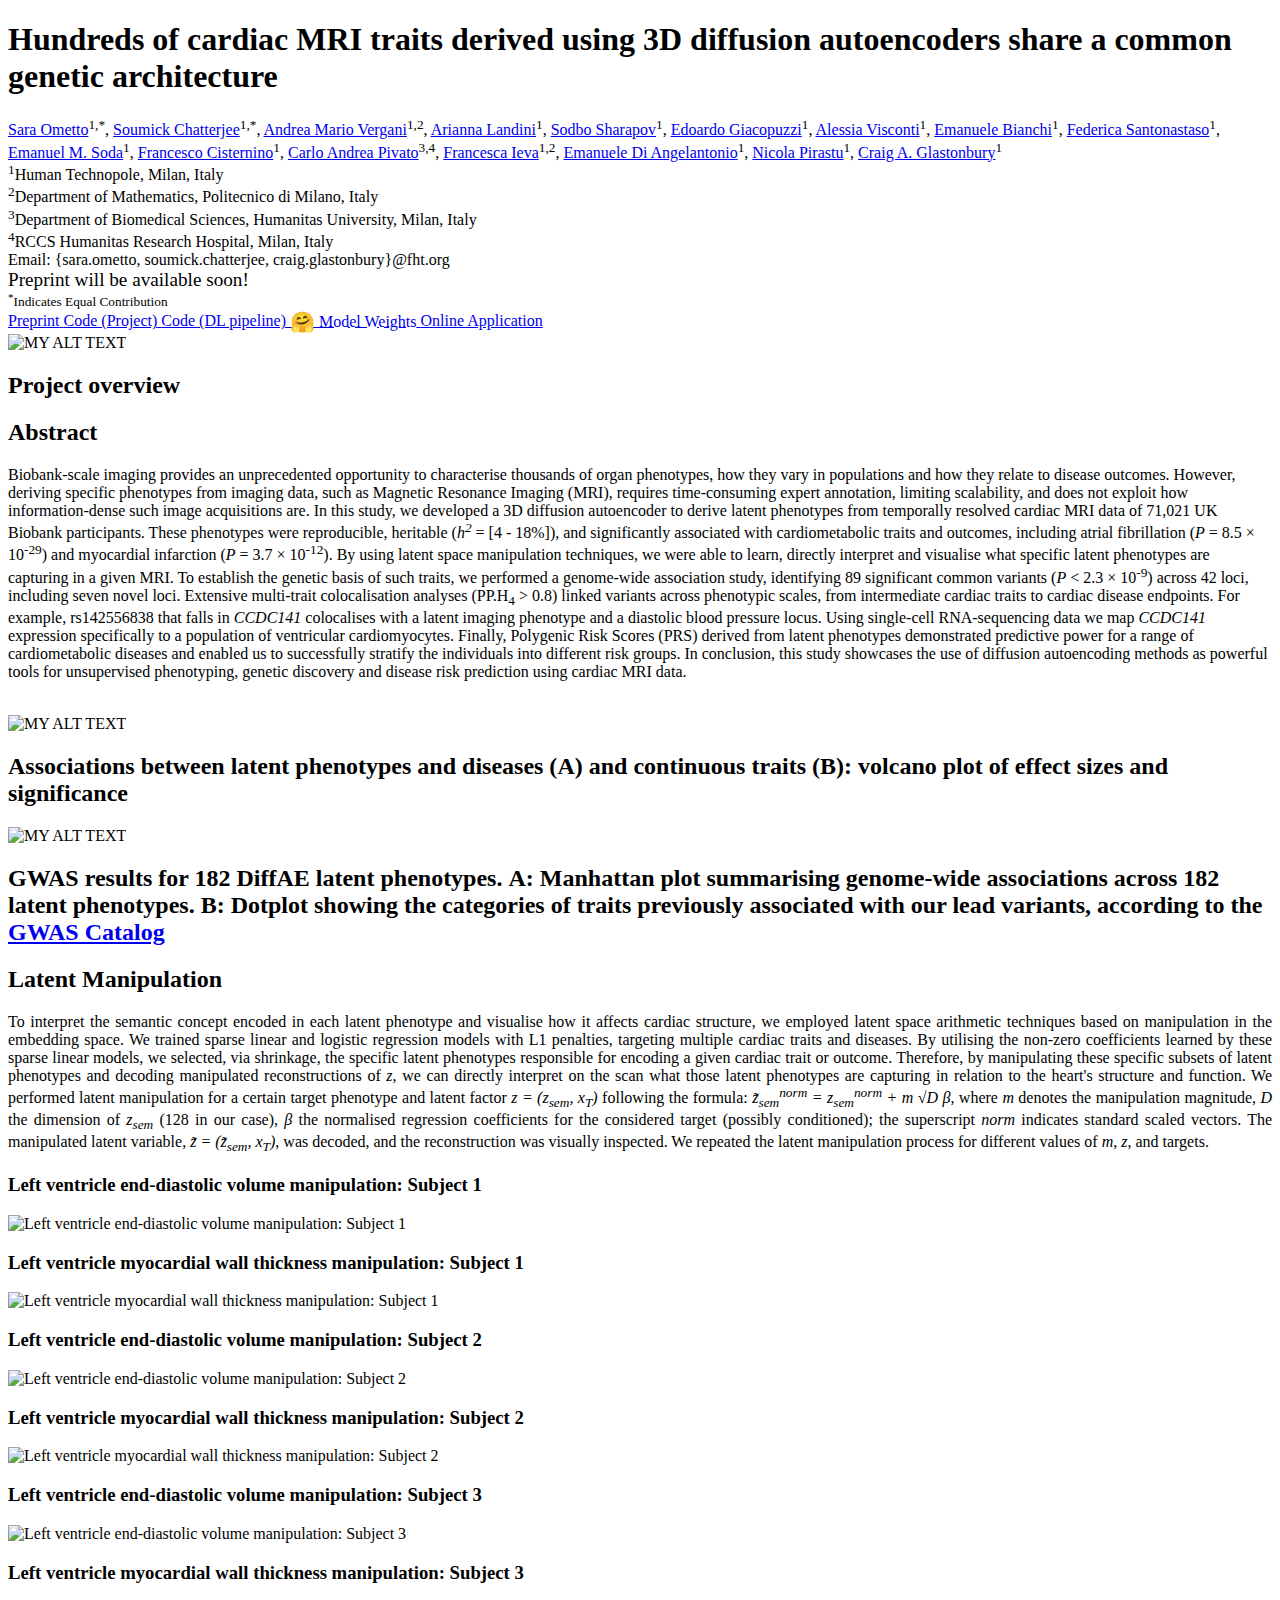
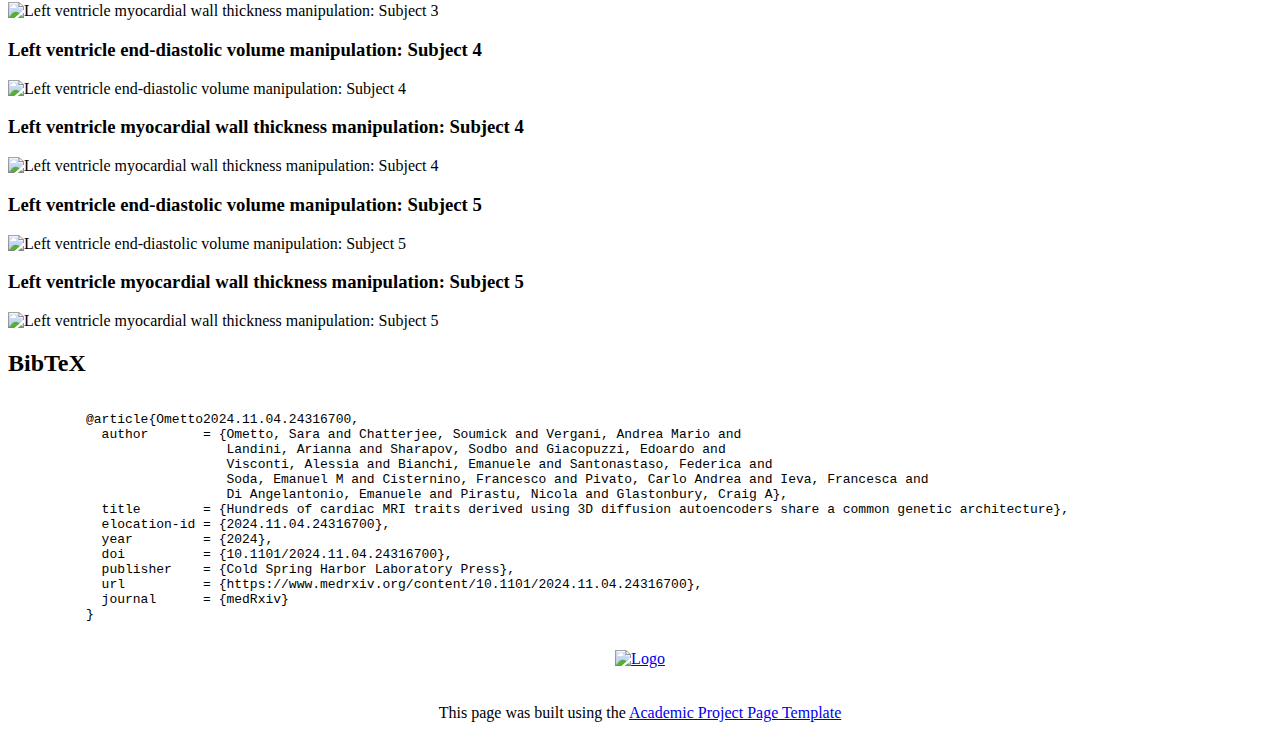
==== commit 891cf79c: "title update fixed" ====
--- a/docs/index.html
+++ b/docs/index.html
@@ -59,8 +59,7 @@
       <div class="container is-max-desktop">
         <div class="columns is-centered">
           <div class="column has-text-centered">
-            <h1 class="title is-1 publication-title">Unsupervised cardiac MRI phenotyping with 3D diffusion autoencoders
-              reveals novel genetic insights</h1>
+            <h1 class="title is-1 publication-title">Hundreds of cardiac MRI traits derived using 3D diffusion autoencoders share a common genetic architecture</h1>
             <div class="is-size-5 publication-authors">
               <!-- Paper authors -->
               <span class="author-block">
@@ -478,15 +477,14 @@
             author       = {Ometto, Sara and Chatterjee, Soumick and Vergani, Andrea Mario and 
                             Landini, Arianna and Sharapov, Sodbo and Giacopuzzi, Edoardo and 
                             Visconti, Alessia and Bianchi, Emanuele and Santonastaso, Federica and 
-                            Soda, Emanuel M and Cisternino, Francesco and Ieva, Francesca and 
+                            Soda, Emanuel M and Cisternino, Francesco and Pivato, Carlo Andrea and Ieva, Francesca and 
                             Di Angelantonio, Emanuele and Pirastu, Nicola and Glastonbury, Craig A},
-            title        = {Unsupervised cardiac MRI phenotyping with 3D diffusion autoencoders 
-                            reveals novel genetic insights},
+            title        = {Hundreds of cardiac MRI traits derived using 3D diffusion autoencoders share a common genetic architecture},
             elocation-id = {2024.11.04.24316700},
             year         = {2024},
             doi          = {10.1101/2024.11.04.24316700},
             publisher    = {Cold Spring Harbor Laboratory Press},
-            url          = {https://www.medrxiv.org/content/early/2024/11/05/2024.11.04.24316700},
+            url          = {https://www.medrxiv.org/content/10.1101/2024.11.04.24316700},
             journal      = {medRxiv}
           }         
       </code></pre>
